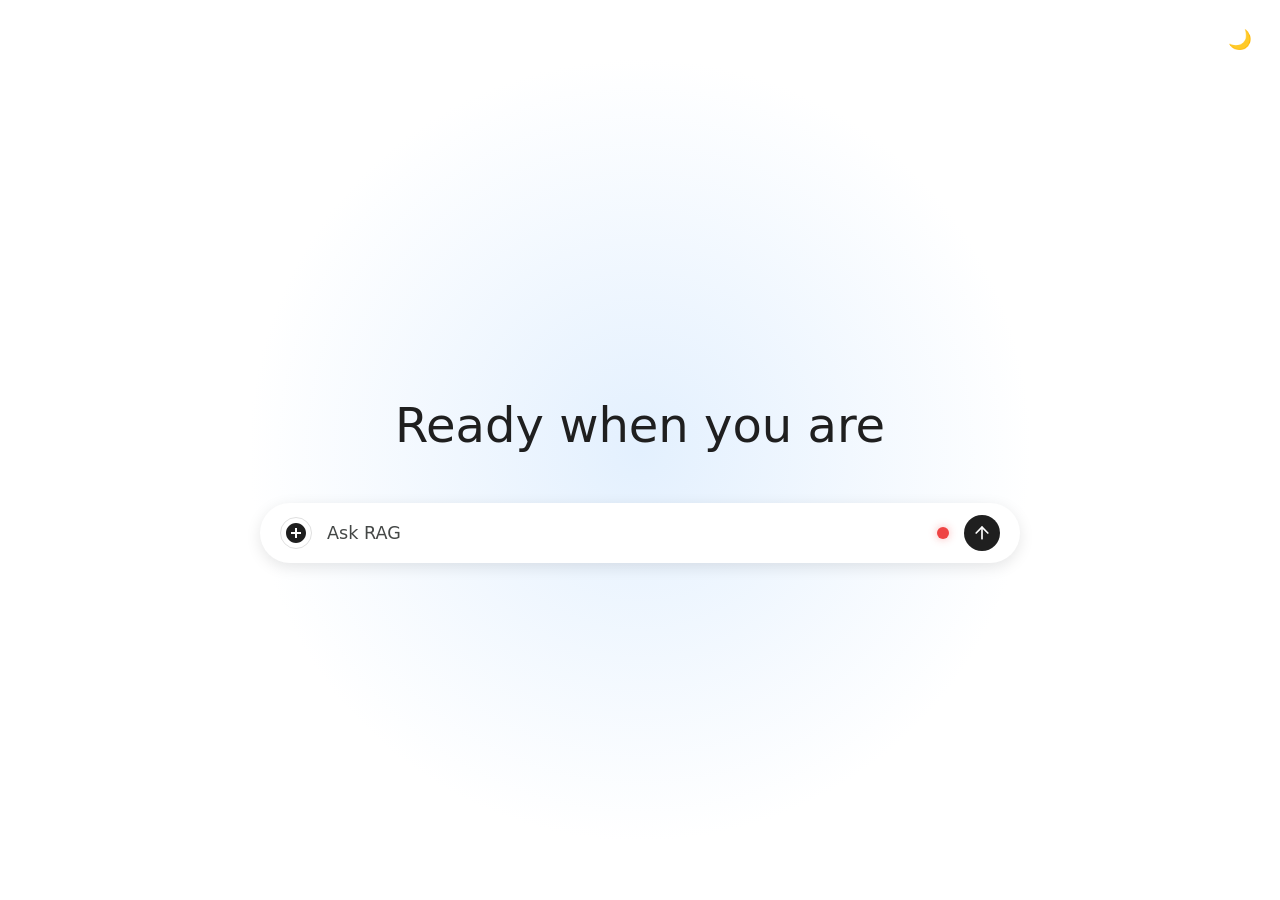
==== app/templates/index.html @ a716160d "feat: Remove all external CDNs to make application 100% offline capable" ====
<!DOCTYPE html>
<html lang="en">

<head>
    <meta charset="UTF-8">
    <meta name="viewport" content="width=device-width, initial-scale=1.0">
    <title>Ask RAG</title>
    <link rel="icon"
        href="data:image/svg+xml,<svg xmlns='http://www.w3.org/2000/svg' viewBox='0 0 100 100'><text y='.9em' font-size='90'>✨</text></svg>">
    <script src="/static/js/marked.min.js"></script>
    <script id="MathJax-script" async src="/static/js/mathjax/tex-mml-chtml.js"></script>
    <script>
        window.MathJax = {
            tex: {
                inlineMath: [['$', '$'], ['\\(', '\\)']],
                displayMath: [['$$', '$$'], ['\\[', '\\]']]
            },
            startup: {
                typeset: false
            }
        };
    </script>
    <style>
        :root {
            /* Dark Mode variables */
            --bg-color: #131314;
            --text-color: #e3e3e3;
            --input-bg: #1e1f20;
            --input-border: #444746;
            --placeholder-color: #c4c7c5;
            --accent-color: #a8c7fa;
            --info-bg: #282a2c;
            --radial-gradient: radial-gradient(circle at center, #1b2131 0%, #131314 60%);
        }

        [data-theme="light"] {
            --bg-color: #ffffff;
            --text-color: #1f1f1f;
            --input-bg: #ffffff;
            --input-border: #e0e0e0;
            --placeholder-color: #444746;
            --accent-color: #0b57d0;
            --info-bg: #f8f9fa;
            --radial-gradient: radial-gradient(circle at center, #e3f0fe 0%, #ffffff 50%, #ffffff 100%);
        }

        * {
            box-sizing: border-box;
            margin: 0;
            padding: 0;
            transition: background-color 0.3s ease, color 0.3s ease;
        }

        body {
            font-family: 'Outfit', system-ui, -apple-system, BlinkMacSystemFont, 'Segoe UI', Roboto, sans-serif;
            background: var(--bg-color);
            background-image: var(--radial-gradient);
            color: var(--text-color);
            height: 100vh;
            height: 100dvh;
            display: flex;
            flex-direction: column;
            overflow: hidden;
        }

        /* Top Nav */
        .top-nav {
            display: flex;
            justify-content: flex-end;
            padding: 20px;
            flex-shrink: 0;
        }

        .theme-toggle {
            background: none;
            border: none;
            color: var(--text-color);
            cursor: pointer;
            font-size: 1.2rem;
            padding: 8px;
            border-radius: 50%;
        }

        .theme-toggle:hover {
            background: var(--input-bg);
        }

        /* Main Container */
        .main-container {
            flex-grow: 1;
            display: flex;
            flex-direction: column;
            align-items: center;
            justify-content: center;
            width: 100%;
            max-width: 900px;
            margin: 0 auto;
            position: relative;
            min-height: 0;
        }

        .main-container.chatting {
            justify-content: flex-end;
        }

        .hero {
            display: flex;
            flex-direction: column;
            align-items: center;
            justify-content: center;
            text-align: center;
            animation: fadeIn 1s ease;
            width: 100%;
        }

        .hero h1 {
            font-size: clamp(2rem, 5vw, 3rem);
            font-weight: 400;
            margin-bottom: 30px;
            background: -webkit-linear-gradient(45deg, #a8c7fa, #d3e3fd);
            -webkit-background-clip: text;
            -webkit-text-fill-color: transparent;
        }

        [data-theme="light"] .hero h1 {
            background: none;
            -webkit-text-fill-color: var(--text-color);
            color: var(--text-color);
        }

        @keyframes fadeIn {
            from {
                opacity: 0;
                transform: translateY(-10px);
            }

            to {
                opacity: 1;
                transform: translateY(0);
            }
        }

        /* Modern Spinner */
        .spinner {
            animation: rotate 2s linear infinite;
            width: 20px;
            height: 20px;
        }

        .spinner .path {
            stroke: currentColor;
            stroke-linecap: round;
            animation: dash 1.5s ease-in-out infinite;
        }

        @keyframes rotate {
            100% {
                transform: rotate(360deg);
            }
        }

        @keyframes dash {
            0% {
                stroke-dasharray: 1, 150;
                stroke-dashoffset: 0;
            }

            50% {
                stroke-dasharray: 90, 150;
                stroke-dashoffset: -35;
            }

            100% {
                stroke-dasharray: 90, 150;
                stroke-dashoffset: -124;
            }
        }

        /* Chat Area */
        .chat-area {
            width: 100%;
            flex-grow: 1;
            overflow-y: auto;
            padding: 20px;
            display: none;
            flex-direction: column;
            gap: 20px;
            min-height: 0;
        }

        .message-row {
            display: flex;
            width: 100%;
        }

        .message-row.user {
            justify-content: flex-end;
        }

        .message-bubble {
            max-width: 90%;
            padding: 15px 20px;
            border-radius: 20px;
            font-size: 1.05rem;
            line-height: 1.5;
        }

        @media (max-width: 600px) {
            .message-bubble {
                max-width: 100%;
                font-size: 1rem;
            }

            .top-nav {
                padding: 10px;
            }

            .hero h1 {
                margin-bottom: 20px;
            }
        }

        .message-row.user .message-bubble {
            background-color: var(--input-bg);
            border-bottom-right-radius: 4px;
        }

        .message-row.ai {
            justify-content: flex-start;
            position: relative;
        }

        .message-row.ai .message-bubble {
            background: transparent;
            padding: 10px 0;
            width: 100%;
        }

        /* Input Area */
        .input-wrapper {
            width: 100%;
            max-width: 800px;
            padding: 20px;
            margin: 0 auto;
            flex-shrink: 0;
            position: relative;
            z-index: 10;
        }

        .input-pill {
            background-color: var(--input-bg);
            border-radius: 32px;
            display: flex;
            align-items: center;
            padding: 10px 20px;
            box-shadow: 0 4px 15px rgba(0, 0, 0, 0.1);
        }

        .input-pill .plus-icon {
            display: flex;
            align-items: center;
            justify-content: center;
            width: 32px;
            height: 32px;
            border-radius: 50%;
            background: var(--input-bg);
            border: 1px solid var(--input-border);
            color: var(--text-color);
            cursor: pointer;
            margin-right: 15px;
            transition: all 0.2s;
        }

        .input-pill .plus-icon:hover {
            background: rgba(255, 255, 255, 0.1);
        }

        .input-pill input {
            flex-grow: 1;
            background: transparent;
            border: none;
            color: var(--text-color);
            font-size: 1.1rem;
            font-family: inherit;
            outline: none;
            padding: 10px 0;
        }

        .input-pill input::placeholder {
            color: var(--placeholder-color);
        }

        .input-actions {
            display: flex;
            align-items: center;
            gap: 15px;
        }

        .send-icon {
            display: flex;
            align-items: center;
            justify-content: center;
            width: 36px;
            height: 36px;
            border-radius: 50%;
            background: var(--text-color);
            color: var(--bg-color);
            cursor: pointer;
            transition: transform 0.2s;
        }

        .send-icon:hover {
            transform: scale(1.05);
        }

        .send-icon svg {
            width: 20px;
            height: 20px;
        }

        /* Info Hover Icon */
        .info-container {
            position: absolute;
            top: 10px;
            right: 0;
            cursor: pointer;
        }

        .info-icon {
            width: 32px;
            height: 32px;
            border-radius: 50%;
            background: var(--input-bg);
            display: flex;
            align-items: center;
            justify-content: center;
            font-size: 0.9rem;
            color: var(--placeholder-color);
            border: 1px solid var(--input-border);
        }

        .typing-loader {
            display: inline-flex;
            align-items: center;
            gap: 10px;
            font-size: 0.95rem;
            color: var(--placeholder-color);
            padding: 10px 0;
            animation: fadeIn 0.3s ease;
        }

        .info-panel {
            position: absolute;
            top: 40px;
            right: 0;
            width: 350px;
            background: var(--info-bg);
            border: 1px solid var(--input-border);
            border-radius: 12px;
            padding: 15px;
            box-shadow: 0 10px 30px rgba(0, 0, 0, 0.5);
            display: none;
            z-index: 100;
            font-size: 0.85rem;
            color: var(--text-color);
        }

        .info-container:hover .info-panel {
            display: block;
            animation: fadeIn 0.2s ease;
        }

        .info-panel h4 {
            margin-bottom: 10px;
            color: var(--accent-color);
        }

        .info-panel p {
            margin-bottom: 5px;
            color: var(--placeholder-color);
        }

        /* Loader */
        .typing-indicator {
            display: none;
            padding: 10px 0;
            color: var(--placeholder-color);
            font-size: 0.9rem;
        }

        .typing-indicator span {
            display: inline-block;
            width: 6px;
            height: 6px;
            background-color: var(--accent-color);
            border-radius: 50%;
            margin-right: 3px;
            animation: pulse 1s infinite;
        }

        .typing-indicator span:nth-child(2) {
            animation-delay: 0.2s;
        }

        .typing-indicator span:nth-child(3) {
            animation-delay: 0.44s;
        }

        @keyframes pulse {

            0%,
            100% {
                transform: scale(0.8);
                opacity: 0.5;
            }

            50% {
                transform: scale(1.2);
                opacity: 1;
            }
        }

        /* Markdown Styles */
        .markdown-body pre {
            background: var(--info-bg);
            padding: 15px;
            border-radius: 8px;
            overflow-x: auto;
            margin: 10px 0;
            border: 1px solid var(--input-border);
        }

        .markdown-body code {
            font-family: monospace;
            background: var(--info-bg);
            padding: 2px 6px;
            border-radius: 4px;
        }

        .markdown-body a {
            color: var(--accent-color);
        }

        .markdown-body ul,
        .markdown-body ol {
            margin-left: 20px;
            margin-bottom: 10px;
        }

        .markdown-body p {
            margin-bottom: 10px;
        }

        /* Beautiful Table Styles */
        .markdown-body table {
            border-collapse: collapse;
            width: 100%;
            margin: 15px 0;
            border-radius: 8px;
            overflow: hidden;
            box-shadow: 0 4px 6px rgba(0, 0, 0, 0.1);
        }

        .markdown-body th {
            background-color: var(--input-bg);
            color: var(--text-color);
            font-weight: 600;
            text-align: left;
            padding: 12px 15px;
            border-bottom: 2px solid var(--input-border);
        }

        .markdown-body td {
            padding: 10px 15px;
            border-bottom: 1px solid var(--input-border);
            color: var(--placeholder-color);
        }

        .markdown-body tr:last-child td {
            border-bottom: none;
        }

        .markdown-body tr:hover td {
            background-color: rgba(255, 255, 255, 0.05);
            color: var(--text-color);
        }
        
        [data-theme="light"] .markdown-body tr:hover td {
            background-color: rgba(0, 0, 0, 0.02);
        }

        /* Health Indicator */
        .health-indicator-wrapper {
            position: relative;
            display: flex;
            align-items: center;
        }

        .health-dot {
            width: 12px;
            height: 12px;
            border-radius: 50%;
            background-color: #6b7280;
            /* default gray */
            cursor: pointer;
            box-shadow: 0 0 5px rgba(0, 0, 0, 0.2);
            transition: background-color 0.3s;
        }

        .health-dot.ok {
            background-color: #10b981;
            box-shadow: 0 0 8px rgba(16, 185, 129, 0.4);
        }

        .health-dot.warning {
            background-color: #f59e0b;
            box-shadow: 0 0 8px rgba(245, 158, 11, 0.4);
        }

        .health-dot.error {
            background-color: #ef4444;
            box-shadow: 0 0 8px rgba(239, 68, 68, 0.4);
        }

        .health-panel {
            position: absolute;
            bottom: 30px;
            right: -20px;
            width: 220px;
            background: var(--info-bg);
            border: 1px solid var(--input-border);
            border-radius: 12px;
            padding: 12px;
            box-shadow: 0 10px 30px rgba(0, 0, 0, 0.5);
            display: none;
            z-index: 200;
            font-size: 0.85rem;
            color: var(--text-color);
        }

        .health-indicator-wrapper:hover .health-panel {
            display: block;
            animation: fadeIn 0.2s ease;
        }

        .health-item {
            display: flex;
            justify-content: space-between;
            margin-bottom: 4px;
        }

        .health-item span:first-child {
            color: var(--placeholder-color);
        }

        .health-item span.status-ok {
            color: #10b981;
        }

        .health-item span.status-warn {
            color: #f59e0b;
        }

        .health-item span.status-err {
            color: #ef4444;
        }
    </style>
</head>

<body data-theme="dark">
    <script>
        // Auto-detect OS theme preference on load
        if (window.matchMedia && window.matchMedia('(prefers-color-scheme: light)').matches) {
            document.body.setAttribute('data-theme', 'light');
        }
    </script>
    <div class="top-nav">
        <button class="theme-toggle" onclick="toggleTheme()" id="themeBtn">
            <script>document.write(document.body.getAttribute('data-theme') === 'light' ? '🌙' : '☀️');</script>
        </button>
    </div>

    <div class="main-container">

        <div class="hero" id="heroArea">
            <h1>Ready when you are</h1>
        </div>

        <div class="chat-area" id="chatArea">
            <!-- Messages go here -->
        </div>

        <div class="input-wrapper">
            <div class="input-pill">
                <div class="plus-icon" onclick="document.getElementById('fileInput').click()">
                    <svg width="24" height="24" viewBox="0 0 24 24" fill="currentColor"
                        xmlns="http://www.w3.org/2000/svg">
                        <path
                            d="M12 2C6.48 2 2 6.48 2 12s4.48 10 10 10 10-4.48 10-10S17.52 2 12 2zm5 11h-4v4h-2v-4H7v-2h4V7h2v4h4v2z" />
                    </svg>
                </div>
                <input type="text" id="queryInput" placeholder="Ask RAG"
                    onkeypress="if(event.key === 'Enter') askQuery()">
                <div class="input-actions">
                    <div class="health-indicator-wrapper">
                        <div class="health-dot" id="sysHealthDot"></div>
                        <div class="health-panel">
                            <h4 style="margin-bottom:8px; color: var(--accent-color);">System Health</h4>
                            <div class="health-item"><span>Database:</span> <span id="h_db">...</span></div>
                            <div class="health-item"><span>Redis:</span> <span id="h_redis">...</span></div>
                            <div class="health-item"><span>Ollama:</span> <span id="h_ollama">...</span></div>
                            <div class="health-item"><span>Models:</span> <span id="h_models">...</span></div>
                        </div>
                    </div>
                    <div class="send-icon" onclick="askQuery()">
                        <svg viewBox="0 0 24 24" fill="none" stroke="currentColor" stroke-width="2"
                            stroke-linecap="round" stroke-linejoin="round">
                            <line x1="12" y1="19" x2="12" y2="5"></line>
                            <polyline points="5 12 12 5 19 12"></polyline>
                        </svg>
                    </div>
                </div>
            </div>
        </div>

    </div>

    <script>
        function toggleTheme() {
            const body = document.body;
            const btn = document.getElementById('themeBtn');
            if (body.getAttribute('data-theme') === 'dark') {
                body.setAttribute('data-theme', 'light');
                btn.textContent = '🌙';
            } else {
                body.setAttribute('data-theme', 'dark');
                btn.textContent = '☀️';
            }
        }

        let currentAbort = null;

        async function askQuery() {
            const input = document.getElementById('queryInput');
            const query = input.value.trim();
            if (!query) return;

            input.value = '';

            // Hide hero, show chat, shift layout
            document.getElementById('heroArea').style.display = 'none';
            document.querySelector('.main-container').classList.add('chatting');
            const chatArea = document.getElementById('chatArea');
            chatArea.style.display = 'flex';

            // Append user message
            const userHtml = `
                <div class="message-row user">
                    <div class="message-bubble">${query.replace(/</g, '&lt;').replace(/>/g, '&gt;')}</div>
                </div>
            `;
            chatArea.insertAdjacentHTML('beforeend', userHtml);

            // Create AI response container
            const aiId = 'ai_' + Date.now();
            const clientStart = performance.now();
            const aiRow = document.createElement('div');
            aiRow.className = 'message-row ai';
            aiRow.innerHTML = `
                <div class="ai-avatar" style="margin-right: 15px; color: var(--accent-color); margin-top: 10px;">
                    <svg width="24" height="24" viewBox="0 0 24 24" fill="currentColor" xmlns="http://www.w3.org/2000/svg">
                        <path d="M12.0001 22C12.0001 16.4772 7.52292 12 2.00006 12C7.52292 12 12.0001 7.52285 12.0001 2C12.0001 7.52285 16.4772 12 21.9999 12C16.4772 12 12.0001 16.4772 12.0001 22Z"/>
                    </svg>
                </div>
                <div class="message-bubble" style="width:100%;">
                    <div class="markdown-body" id="text_${aiId}"></div>
                    <div style="display:flex; gap:12px; margin-top:12px; flex-wrap:wrap;" id="meta_${aiId}"></div>
                </div>
                
                <div class="info-container" id="info_${aiId}" style="display:none;">
                    <div class="info-icon">
                        <svg xmlns="http://www.w3.org/2000/svg" height="18px" viewBox="0 0 24 24" width="18px" fill="currentColor"><path d="M0 0h24v24H0z" fill="none"/><path d="M11 7h2v2h-2zm0 4h2v6h-2zm1-9C6.48 2 2 6.48 2 12s4.48 10 10 10 10-4.48 10-10S17.52 2 12 2zm0 18c-4.41 0-8-3.59-8-8s3.59-8 8-8 8 3.59 8 8-3.59 8-8 8z"/></svg>
                    </div>
                    <div class="info-panel" id="panel_${aiId}">
                        <h4>RAG Pipeline Details</h4>
                        <p id="latency_${aiId}">Latency: --</p>
                        <p id="ttfb_${aiId}">TTFB: --</p>
                        <p id="grounding_${aiId}">Grounding: --</p>
                        <p id="sources_${aiId}">Sources: --</p>
                        <div id="sources_detail_${aiId}" style="margin-top:8px; font-size:0.8rem;"></div>
                    </div>
                </div>
            `;
            chatArea.appendChild(aiRow);
            chatArea.scrollTop = chatArea.scrollHeight;

            const loader = document.createElement('div');
            loader.className = 'typing-loader';
            loader.id = 'loader_' + aiId;
            loader.innerHTML = `<svg class="spinner" viewBox="0 0 50 50"><circle class="path" cx="25" cy="25" r="20" fill="none" stroke-width="5"></circle></svg> Thinking...`;
            aiRow.querySelector('.message-bubble').prepend(loader);

            const answerBox = document.getElementById(`text_${aiId}`);

            // Abort previous request if any
            if (currentAbort) currentAbort.abort();
            currentAbort = new AbortController();
            let firstTokenTime = null;

            try {
                const response = await fetch('/api/v1/query', {
                    method: 'POST',
                    headers: { 'Content-Type': 'application/json' },
                    body: JSON.stringify({ query: query, stream: true }),
                    signal: currentAbort.signal,
                });

                if (!response.ok) throw new Error("Request failed");
                const loaderEl = document.getElementById('loader_' + aiId);
                if (loaderEl) loaderEl.remove();

                const reader = response.body.getReader();
                const decoder = new TextDecoder();
                let fullAnswer = "";
                let buffer = "";
                let renderTimer = null;
                const scheduleRender = () => {
                    if (renderTimer) return;
                    renderTimer = setTimeout(() => {
                        renderTimer = null;
                        if (fullAnswer) {
                            answerBox.innerHTML = marked.parse(fullAnswer);
                            if (window.MathJax) {
                                MathJax.typesetPromise([answerBox]).catch((err) => console.log('MathJax error:', err));
                            }
                            chatArea.scrollTop = chatArea.scrollHeight;
                        }
                    }, 100);
                };

                while (true) {
                    const { done, value } = await reader.read();
                    if (done) break;

                    buffer += decoder.decode(value, { stream: true });
                    const lines = buffer.split("\n");
                    buffer = lines.pop();

                    for (const line of lines) {
                        if (line.startsWith("data: ")) {
                            try {
                                const data = JSON.parse(line.substring(6));
                                if (data.token) {
                                    if (firstTokenTime === null) firstTokenTime = performance.now();
                                    fullAnswer += data.token;
                                    scheduleRender();
                                }
                                if (data.done) {
                                    // Force final render
                                    if (fullAnswer) {
                                        answerBox.innerHTML = marked.parse(fullAnswer);
                                        if (window.MathJax) {
                                            MathJax.typesetPromise([answerBox]).catch((err) => console.log('MathJax error:', err));
                                        }
                                    }
                                    chatArea.scrollTop = chatArea.scrollHeight;

                                    // Populate Info Panel
                                    document.getElementById(`info_${aiId}`).style.display = 'block';
                                    const score = data.grounding?.score ? (data.grounding.score * 100).toFixed(0) : 0;
                                    const conf = data.verification?.confidence_score 
                                        ? (data.verification.confidence_score * 100).toFixed(0) + '%'
                                        : (data.verification?.confidence || 'N/A');
                                    document.getElementById(`grounding_${aiId}`).innerText = `Grounding: ${score}% | Conf: ${conf}`;
                                    document.getElementById(`sources_${aiId}`).innerText = `Sources used: ${data.sources?.length || 0}`;
                                    
                                    // Show source details
                                    const srcDetail = document.getElementById(`sources_detail_${aiId}`);
                                    if (data.sources && data.sources.length > 0) {
                                        srcDetail.innerHTML = data.sources.map(s => 
                                            `• ${s.source || s.filename || 'unknown'}${s.page ? ' p.' + s.page : ''}${s.citation ? ' ' + s.citation : ''}`
                                        ).join('<br>');
                                    }

                                    // Latency metrics
                                    const serverLatency = data.latency_ms || 0;
                                    const clientLatency = Math.round(performance.now() - clientStart);
                                    const ttfb = firstTokenTime ? Math.round(firstTokenTime - clientStart) : clientLatency;
                                    document.getElementById(`latency_${aiId}`).innerText = `Server: ${serverLatency}ms | Total: ${clientLatency}ms`;
                                    document.getElementById(`ttfb_${aiId}`).innerText = `TTFB: ${ttfb}ms`;

                                    // Show verification grounded/total sentences
                                    if (data.verification) {
                                        const v = data.verification;
                                        document.getElementById(`grounding_${aiId}`).innerText += 
                                            ` | ${v.grounded_sentences || '?'}/${v.total_sentences || '?'} sentences`;
                                    }
                                }
                                if (data.error) {
                                    answerBox.innerHTML += `<div style="color:#ef4444; margin-top:1rem;">Error: ${data.error}</div>`;
                                }
                            } catch (e) {
                                console.error("Error parsing stream chunk", e);
                            }
                        }
                    }
                }
            } catch (e) {
                if (e.name === 'AbortError') return;
                const loaderEl = document.getElementById('loader_' + aiId);
                if (loaderEl) loaderEl.remove();
                answerBox.innerHTML = `<span style="color:#ef4444">Error: ${e.message}</span>`;
            } finally {
                currentAbort = null;
            }
        }

        async function uploadFiles() {
            const input = document.getElementById('fileInput');
            if (!input.files || input.files.length === 0) return;

            const plusBtn = document.querySelector('.plus-icon');
            const originalPlus = plusBtn.innerHTML;
            plusBtn.innerHTML = `<svg class="spinner" viewBox="0 0 50 50"><circle class="path" cx="25" cy="25" r="20" fill="none" stroke-width="5"></circle></svg>`;
            plusBtn.style.pointerEvents = 'none';

            let allSuccess = true;

            try {
                const uploadPromises = Array.from(input.files).map(f => {
                    const formData = new FormData();
                    formData.append("file", f); // Matches backend `file: UploadFile`
                    return fetch('/api/v1/upload', { method: 'POST', body: formData });
                });

                const responses = await Promise.all(uploadPromises);
                responses.forEach(res => {
                    if (!res.ok) allSuccess = false;
                });

                if (allSuccess) {
                    plusBtn.innerHTML = '✅';
                } else {
                    plusBtn.innerHTML = '⚠️';
                }
            } catch (e) {
                plusBtn.innerHTML = '❌';
            } finally {
                setTimeout(() => {
                    plusBtn.innerHTML = originalPlus;
                    plusBtn.style.pointerEvents = 'auto';
                    input.value = '';
                }, 3000);
            }
        }

        async function checkHealth() {
            try {
                const res = await fetch('/health/ready');
                const data = await res.json();
                const checks = data.checks || {};

                let issues = 0;
                let fails = 0;

                const updateStatus = (id, val) => {
                    const el = document.getElementById(id);
                    if (!el) return;
                    if (val === 'ok' || val === 'ready') {
                        el.textContent = 'OK';
                        el.className = 'status-ok';
                    } else if (val && val.startsWith('degraded')) {
                        el.textContent = 'WARN';
                        el.className = 'status-warn';
                        issues++;
                    } else if (val) {
                        el.textContent = 'ERR';
                        el.className = 'status-err';
                        fails++;
                    } else {
                        el.textContent = '--';
                    }
                };

                updateStatus('h_db', checks.database);
                updateStatus('h_redis', checks.redis);
                updateStatus('h_ollama', checks.ollama);
                updateStatus('h_models', checks.models);

                const dot = document.getElementById('sysHealthDot');
                dot.className = 'health-dot';
                if (fails > 0 || data.status !== 'ok') {
                    dot.classList.add('error');
                } else if (issues > 0) {
                    dot.classList.add('warning');
                } else {
                    dot.classList.add('ok');
                }
            } catch (e) {
                const dot = document.getElementById('sysHealthDot');
                dot.className = 'health-dot error';
                ['h_db', 'h_redis', 'h_ollama', 'h_models'].forEach(id => {
                    const el = document.getElementById(id);
                    if (el) { el.textContent = 'DISC'; el.className = 'status-err'; }
                });
            }
        }

        // Run once on load and every 10 seconds
        checkHealth();
        setInterval(checkHealth, 10000);
    </script>
    <input type="file" id="fileInput" multiple style="display: none;" onchange="uploadFiles()">
</body>

</html>
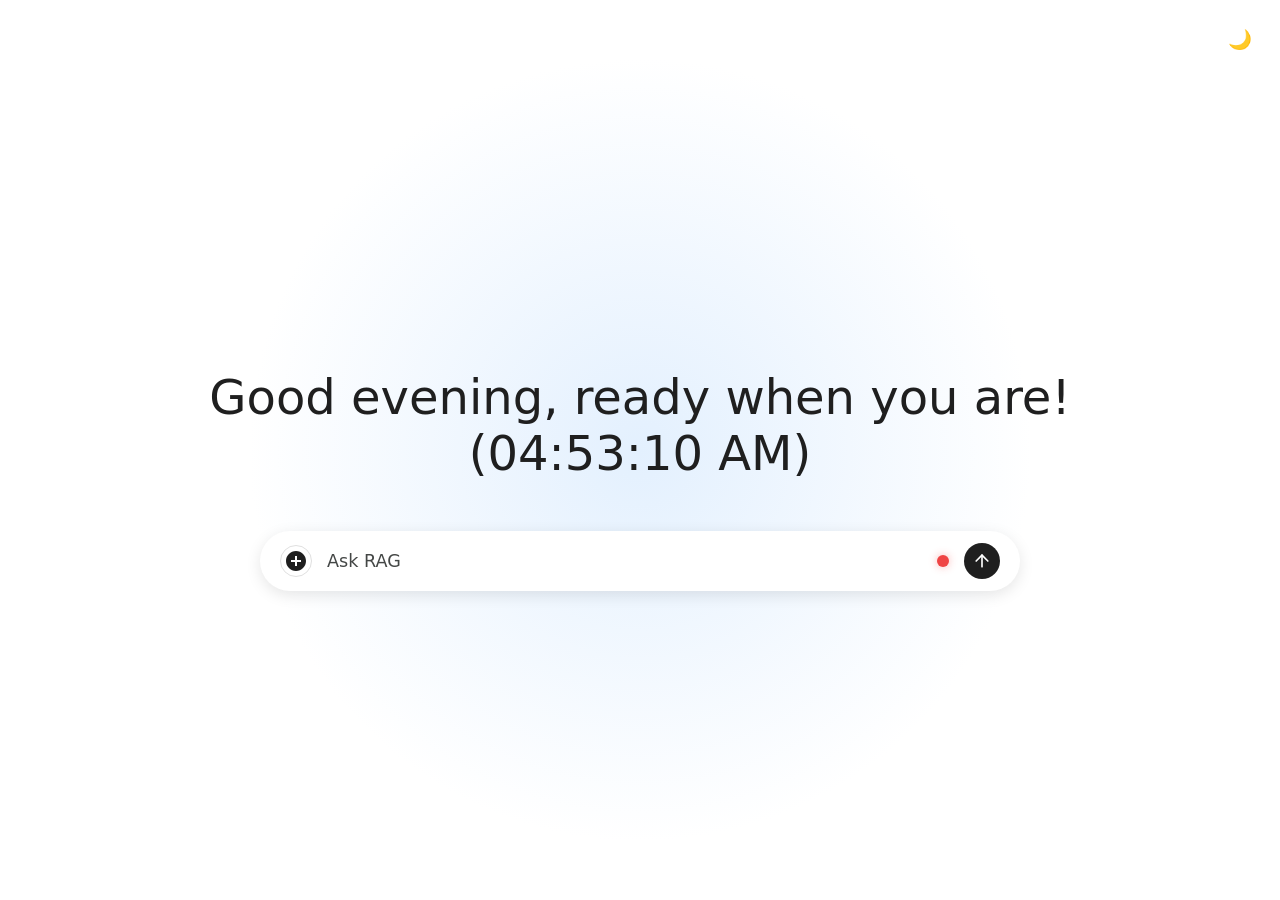
==== commit 5296f6b2: "ui: Add dynamic time-based greeting and live clock to hero section" ====
--- a/app/templates/index.html
+++ b/app/templates/index.html
@@ -453,6 +453,8 @@
 
         /* Beautiful Table Styles */
         .markdown-body table {
+            table-layout: fixed;
+            word-wrap: break-word;
             border-collapse: collapse;
             width: 100%;
             margin: 15px 0;
@@ -474,6 +476,12 @@
             padding: 10px 15px;
             border-bottom: 1px solid var(--input-border);
             color: var(--placeholder-color);
+        }
+
+        @keyframes popIn {
+            0% { transform: scale(0); opacity: 0; }
+            80% { transform: scale(1.2); opacity: 1; }
+            100% { transform: scale(1); opacity: 1; }
         }
 
         .markdown-body tr:last-child td {
@@ -583,7 +591,26 @@
     <div class="main-container">
 
         <div class="hero" id="heroArea">
-            <h1>Ready when you are</h1>
+            <h1 id="greetingTitle" style="transition: opacity 0.5s;">Ready when you are</h1>
+            <script>
+                function updateGreeting() {
+                    const title = document.getElementById('greetingTitle');
+                    if (!title) return;
+                    const now = new Date();
+                    const hour = now.getHours();
+                    let greeting = "Good evening";
+                    if (hour >= 5 && hour < 12) {
+                        greeting = "Good morning";
+                    } else if (hour >= 12 && hour < 18) {
+                        greeting = "Good afternoon";
+                    }
+                    
+                    const timeString = now.toLocaleTimeString([], { hour: '2-digit', minute: '2-digit', second: '2-digit' });
+                    title.innerText = `${greeting}, ready when you are! (${timeString})`;
+                }
+                setInterval(updateGreeting, 1000);
+                updateGreeting();
+            </script>
         </div>
 
         <div class="chat-area" id="chatArea">
@@ -823,34 +850,77 @@
             const originalPlus = plusBtn.innerHTML;
             plusBtn.innerHTML = `<svg class="spinner" viewBox="0 0 50 50"><circle class="path" cx="25" cy="25" r="20" fill="none" stroke-width="5"></circle></svg>`;
             plusBtn.style.pointerEvents = 'none';
-
-            let allSuccess = true;
+            
+            // Show upload status
+            const queryInput = document.getElementById('queryInput');
+            const originalPlaceholder = queryInput.placeholder;
+            queryInput.placeholder = "Uploading file...";
+            queryInput.disabled = true;
 
             try {
-                const uploadPromises = Array.from(input.files).map(f => {
+                let jobIds = [];
+                for (let i=0; i<input.files.length; i++) {
                     const formData = new FormData();
-                    formData.append("file", f); // Matches backend `file: UploadFile`
-                    return fetch('/api/v1/upload', { method: 'POST', body: formData });
-                });
-
-                const responses = await Promise.all(uploadPromises);
-                responses.forEach(res => {
-                    if (!res.ok) allSuccess = false;
-                });
-
-                if (allSuccess) {
-                    plusBtn.innerHTML = '✅';
+                    formData.append("file", input.files[i]);
+                    const res = await fetch('/api/v1/upload', { method: 'POST', body: formData });
+                    if (res.ok) {
+                        const data = await res.json();
+                        if (data.job && data.job.id) {
+                            jobIds.push(data.job.id);
+                        }
+                    }
+                }
+
+                if (jobIds.length > 0) {
+                    queryInput.placeholder = "Chunking & Embedding... Please wait.";
+                    
+                    // Poll for job completion
+                    let allCompleted = false;
+                    while (!allCompleted) {
+                        await new Promise(r => setTimeout(r, 2000));
+                        let pending = 0;
+                        for (const jid of jobIds) {
+                            const jRes = await fetch(`/api/v1/ingest/jobs/${jid}`);
+                            if (jRes.ok) {
+                                const jData = await jRes.json();
+                                if (jData.status === 'queued' || jData.status === 'running') {
+                                    pending++;
+                                }
+                            }
+                        }
+                        if (pending === 0) {
+                            allCompleted = true;
+                        }
+                    }
+                    
+                    // Success!
+                    plusBtn.innerHTML = '<svg width="24" height="24" viewBox="0 0 24 24" fill="none" stroke="#10b981" stroke-width="2.5" stroke-linecap="round" stroke-linejoin="round" style="animation: popIn 0.3s cubic-bezier(0.175, 0.885, 0.32, 1.275);"><polyline points="20 6 9 17 4 12"></polyline></svg>';
+                    queryInput.placeholder = "Ready to Ask!";
+                    queryInput.style.border = "1px solid #10b981";
+                    queryInput.style.boxShadow = "0 0 10px rgba(16, 185, 129, 0.2)";
+                    
+                    setTimeout(() => {
+                        queryInput.placeholder = originalPlaceholder;
+                        queryInput.style.border = "1px solid var(--input-border)";
+                        queryInput.style.boxShadow = "none";
+                    }, 4000);
                 } else {
-                    plusBtn.innerHTML = '⚠️';
+                    // No new jobs (maybe duplicates skipped)
+                    plusBtn.innerHTML = '<svg width="24" height="24" viewBox="0 0 24 24" fill="none" stroke="#10b981" stroke-width="2.5" stroke-linecap="round" stroke-linejoin="round" style="animation: popIn 0.3s cubic-bezier(0.175, 0.885, 0.32, 1.275);"><polyline points="20 6 9 17 4 12"></polyline></svg>';
+                    queryInput.placeholder = "Indexed & Ready!";
+                    setTimeout(() => queryInput.placeholder = originalPlaceholder, 3000);
                 }
             } catch (e) {
-                plusBtn.innerHTML = '❌';
+                plusBtn.innerHTML = '<svg width="24" height="24" viewBox="0 0 24 24" fill="none" stroke="#ef4444" stroke-width="2.5" stroke-linecap="round" stroke-linejoin="round" style="animation: popIn 0.3s cubic-bezier(0.175, 0.885, 0.32, 1.275);"><line x1="18" y1="6" x2="6" y2="18"></line><line x1="6" y1="6" x2="18" y2="18"></line></svg>';
+                queryInput.placeholder = "Upload Failed.";
+                setTimeout(() => queryInput.placeholder = originalPlaceholder, 3000);
             } finally {
+                queryInput.disabled = false;
                 setTimeout(() => {
                     plusBtn.innerHTML = originalPlus;
                     plusBtn.style.pointerEvents = 'auto';
                     input.value = '';
-                }, 3000);
+                }, 4000);
             }
         }
 
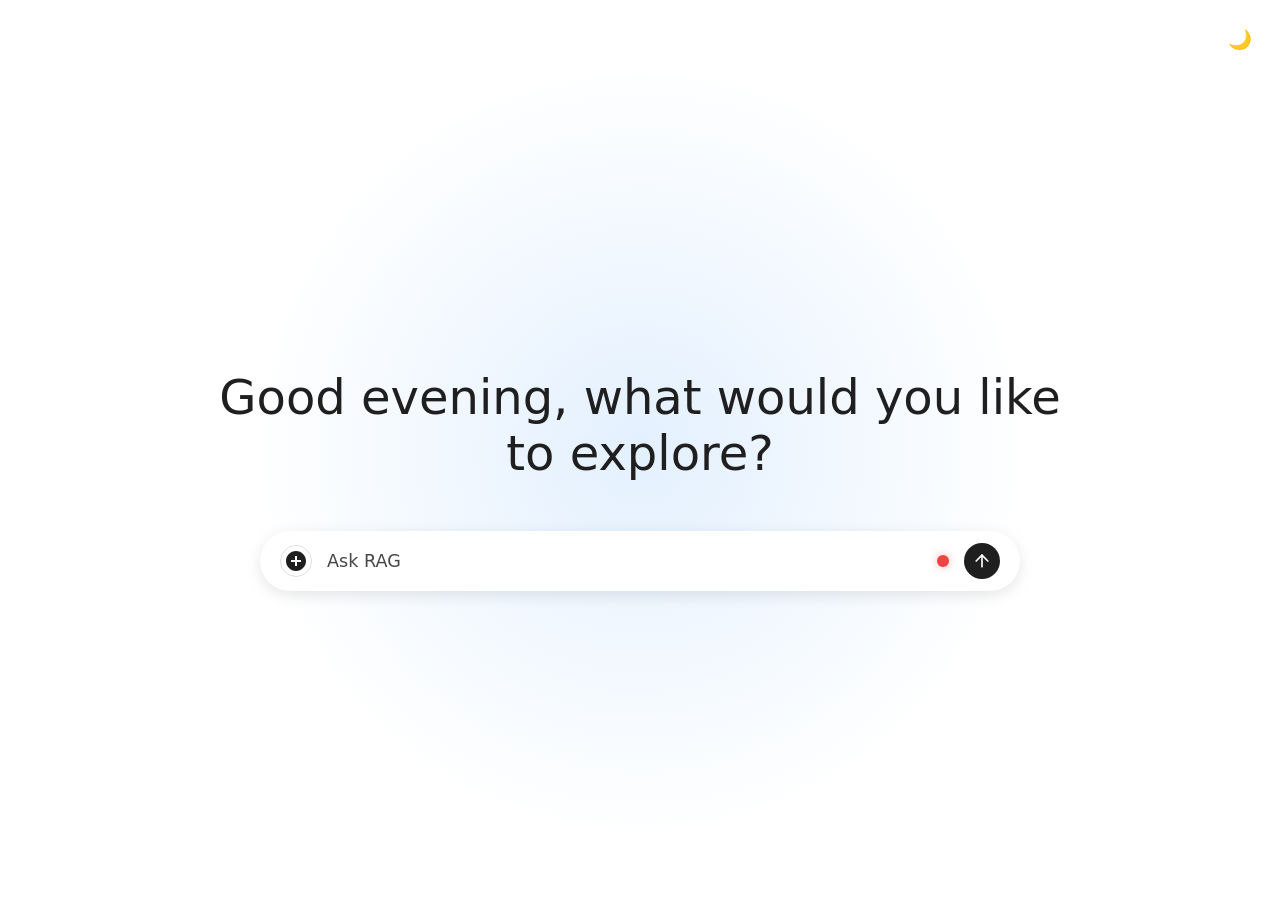
==== commit 7e0e69b4: "ui: Remove live clock and update greeting to match Gemini style" ====
--- a/app/templates/index.html
+++ b/app/templates/index.html
@@ -605,10 +605,8 @@
                         greeting = "Good afternoon";
                     }
                     
-                    const timeString = now.toLocaleTimeString([], { hour: '2-digit', minute: '2-digit', second: '2-digit' });
-                    title.innerText = `${greeting}, ready when you are! (${timeString})`;
+                    title.innerText = `${greeting}, what would you like to explore?`;
                 }
-                setInterval(updateGreeting, 1000);
                 updateGreeting();
             </script>
         </div>
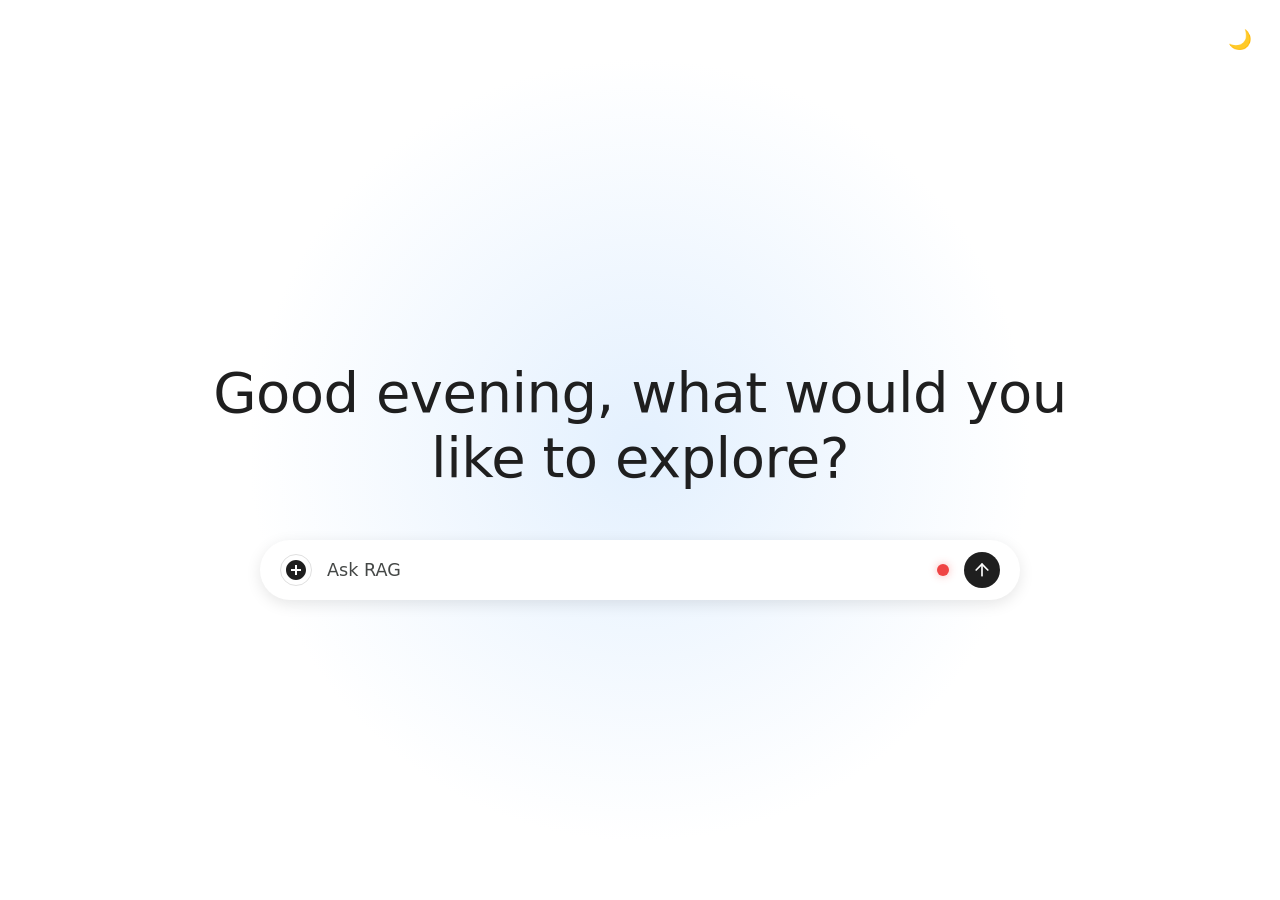
==== commit f7f6f5fe: "ui: Add local Outfit font and refine hero text weight to match Gemini styling" ====
--- a/app/templates/index.html
+++ b/app/templates/index.html
@@ -21,6 +21,14 @@
         };
     </script>
     <style>
+        @font-face {
+            font-family: 'Outfit';
+            font-style: normal;
+            font-weight: 300 500;
+            src: url('/static/fonts/outfit-regular.woff2') format('woff2');
+            font-display: swap;
+        }
+
         :root {
             /* Dark Mode variables */
             --bg-color: #131314;
@@ -114,8 +122,9 @@
         }
 
         .hero h1 {
-            font-size: clamp(2rem, 5vw, 3rem);
-            font-weight: 400;
+            font-size: clamp(2rem, 5vw, 3.5rem);
+            font-weight: 300;
+            letter-spacing: -0.5px;
             margin-bottom: 30px;
             background: -webkit-linear-gradient(45deg, #a8c7fa, #d3e3fd);
             -webkit-background-clip: text;
